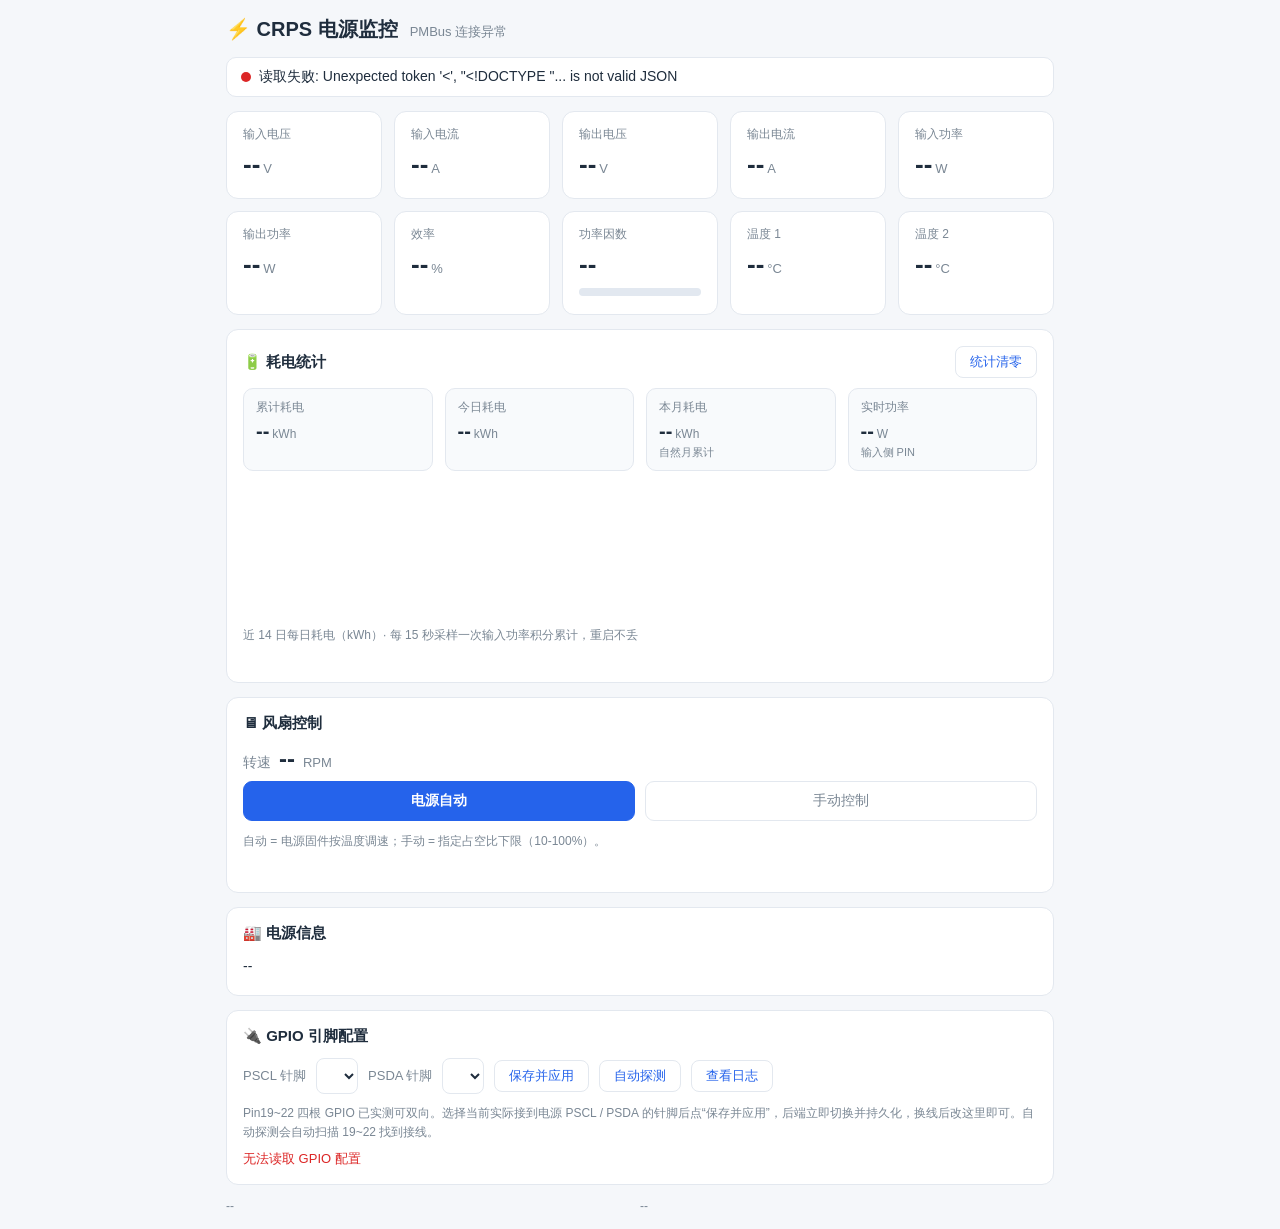
==== app/ui/static/crps/index.html @ 6174d262 "fix: CRPS 页面初始隐藏改用 class, 适配宿主 CSP style-src 'self' 宿主 securityHeaders 的 CSP 忽略 HTML 行内 style 属性, 导致" ====
<!DOCTYPE html>
<html lang="zh-CN">
<head>
<meta charset="utf-8">
<meta name="viewport" content="width=device-width, initial-scale=1">
<title>电源监控 - CRPS PMBus</title>
<link rel="stylesheet" href="styles.css">
</head>
<body>
<div class="app">
  <header>
    <h1>⚡ CRPS 电源监控</h1>
    <div class="sub" id="header-sub">PMBus 正在连接…</div>
  </header>

  <section class="status-banner" id="status-banner">
    <span class="dot"></span>
    <span id="status-text">读取中…</span>
  </section>

  <section class="grid" id="metrics">
    <!-- 参数卡片由 JS 填充 -->
  </section>

  <section class="energy-panel">
    <div class="curve-head">
      <h2>🔋 耗电统计</h2>
      <button id="energy-reset" class="export-btn">统计清零</button>
    </div>
    <div class="energy-cards">
      <div class="ecard">
        <div class="label">累计耗电</div>
        <div class="val"><span id="en-total">--</span><span class="unit">kWh</span></div>
        <div class="extra" id="en-since"></div>
      </div>
      <div class="ecard">
        <div class="label">今日耗电</div>
        <div class="val"><span id="en-today">--</span><span class="unit">kWh</span></div>
        <div class="extra" id="en-session"></div>
      </div>
      <div class="ecard">
        <div class="label">本月耗电</div>
        <div class="val"><span id="en-month">--</span><span class="unit">kWh</span></div>
        <div class="extra">自然月累计</div>
      </div>
      <div class="ecard">
        <div class="label">实时功率</div>
        <div class="val"><span id="en-power">--</span><span class="unit">W</span></div>
        <div class="extra">输入侧 PIN</div>
      </div>
    </div>
    <canvas id="energy-chart-canvas"></canvas>
    <div class="curve-tooltip" id="energy-tooltip"></div>
    <div class="curve-tip">近 14 日每日耗电（kWh）· 每 15 秒采样一次输入功率积分累计，重启不丢</div>
    <div class="export-msg" id="energy-msg"></div>
  </section>

  <section class="fan-panel">
    <h2>🖥 风扇控制</h2>
    <div class="fan-row">
      <span class="fan-label">转速</span>
      <span class="fan-val" id="fan-rpm">--</span>
      <span class="fan-unit">RPM</span>
    </div>
    <div class="fan-mode-row">
      <button id="mode-auto" class="mode-btn active">电源自动</button>
      <button id="mode-manual" class="mode-btn">手动控制</button>
    </div>
    <div class="slider-row hidden" id="manual-ctl">
      <input type="range" id="fan-slider" min="10" max="100" step="1" value="10">
      <span class="pct" id="fan-pct">10%</span>
    </div>
    <div class="fan-tip">自动 = 电源固件按温度调速；手动 = 指定占空比下限（10-100%）。</div>
    <div class="fan-msg" id="fan-msg"></div>
  </section>

  <section class="mfr-panel">
    <h2>🏭 电源信息</h2>
    <div class="mfr" id="mfr-info">--</div>
  </section>

  <section class="gpio-panel">
    <h2>🔌 GPIO 引脚配置</h2>
    <div class="gpio-row">
      <label for="scl-pin">PSCL 针脚</label>
      <select id="scl-pin"></select>
      <label for="sda-pin">PSDA 针脚</label>
      <select id="sda-pin"></select>
      <button id="gpio-save" class="export-btn">保存并应用</button>
      <button id="gpio-detect" class="export-btn">自动探测</button>
      <button id="dl-log" class="export-btn">查看日志</button>
    </div>
    <div class="gpio-tip">Pin19~22 四根 GPIO 已实测可双向。选择当前实际接到电源 PSCL / PSDA 的针脚后点“保存并应用”，后端立即切换并持久化，换线后改这里即可。自动探测会自动扫描 19~22 找到接线。</div>
    <div class="gpio-msg" id="gpio-msg"></div>
  </section>

  <footer>
    <span id="ts">--</span>
    <span id="bus-info">--</span>
    <span id="app-ver"></span>
  </footer>
</div>

<div class="log-mask hidden" id="log-mask">
  <div class="log-modal">
    <div class="log-head">
      <span>运行日志 (CRPS 电源监控)</span>
      <span class="log-actions">
        <button id="log-copy" class="export-btn">复制</button>
        <button id="log-close" class="export-btn">关闭</button>
      </span>
    </div>
    <pre id="log-body" class="log-body"></pre>
  </div>
</div>

<script src="app.js"></script>
</body>
</html>
---- app/ui/static/crps/styles.css ----
:root {
  --bg: #f5f7fa;
  --card: #ffffff;
  --line: #e3e8ef;
  --txt: #1f2d3d;
  --sub: #7a8794;
  --accent: #2563eb;
  --ok: #16a34a;
  --warn: #dc2626;
}
* { box-sizing: border-box; }
body {
  margin: 0;
  font-family: -apple-system, "PingFang SC", "Microsoft YaHei", sans-serif;
  background: var(--bg);
  color: var(--txt);
}
.app { max-width: 860px; margin: 0 auto; padding: 16px; }
header { display: flex; align-items: baseline; gap: 12px; flex-wrap: wrap; }
header h1 { font-size: 20px; margin: 0; }
.sub { color: var(--sub); font-size: 13px; }

.status-banner {
  display: flex; align-items: center; gap: 8px;
  padding: 10px 14px; border-radius: 10px;
  background: var(--card); border: 1px solid var(--line);
  margin: 14px 0; font-size: 14px;
}
.status-banner .dot { width: 10px; height: 10px; border-radius: 50%; background: var(--sub); }
.status-banner.ok .dot { background: var(--ok); }
.status-banner.err .dot { background: var(--warn); }

.grid {
  display: grid; grid-template-columns: repeat(auto-fill, minmax(150px, 1fr));
  gap: 12px;
}
.card {
  background: var(--card); border: 1px solid var(--line);
  border-radius: 12px; padding: 14px 16px;
}
.card .label { font-size: 12px; color: var(--sub); margin-bottom: 6px; }
.card .value { font-size: 26px; font-weight: 700; font-variant-numeric: tabular-nums; }
.card .unit { font-size: 13px; color: var(--sub); margin-left: 3px; font-weight: 400; }
.card .extra { font-size: 12px; color: var(--sub); margin-top: 4px; }
.pf-bar { height: 8px; background: #e2e8f0; border-radius: 4px; margin-top: 8px; overflow: hidden; }
.pf-fill { height: 100%; width: 0%; border-radius: 4px; background: #22c55e; transition: width .5s ease, background .5s ease; }
.card.warn .value { color: var(--warn); }

.fan-panel, .mfr-panel, .gpio-panel {
  background: var(--card); border: 1px solid var(--line);
  border-radius: 12px; padding: 16px; margin-top: 14px;
}
.fan-panel h2, .mfr-panel h2, .gpio-panel h2 { font-size: 15px; margin: 0 0 12px; }
.fan-row { display: flex; align-items: baseline; gap: 8px; margin-bottom: 8px; }
.fan-label { color: var(--sub); font-size: 14px; }
.fan-val { font-size: 24px; font-weight: 700; font-variant-numeric: tabular-nums; }
.fan-unit { color: var(--sub); font-size: 13px; }
.fan-mode-row { display: flex; gap: 10px; margin: 4px 0 12px; }
.mode-btn {
  flex: 1; padding: 10px 0; border: 1px solid var(--line);
  background: transparent; color: var(--sub); border-radius: 9px;
  font-size: 14px; cursor: pointer; transition: all .15s;
}
.mode-btn.active { background: var(--accent); color: #fff; border-color: var(--accent); font-weight: 600; }
.slider-row { display: flex; align-items: center; gap: 12px; }
.slider-row input[type=range] { flex: 1; accent-color: var(--accent); height: 32px; }
.pct { font-size: 16px; font-weight: 600; min-width: 44px; text-align: right; }
.fan-tip { font-size: 12px; color: var(--sub); margin-top: 6px; }
.fan-msg { font-size: 13px; margin-top: 8px; min-height: 18px; }
.fan-msg.ok { color: var(--ok); }
.fan-msg.err { color: var(--warn); }

.mfr { font-size: 14px; line-height: 1.7; color: var(--txt); word-break: break-all; }
.mfr .k { color: var(--sub); }

.gpio-row { display: flex; align-items: center; gap: 10px; flex-wrap: wrap; }
.gpio-row label { font-size: 13px; color: var(--sub); }
.gpio-row select {
  padding: 8px 10px; font-size: 14px; border: 1px solid var(--line);
  border-radius: 8px; background: #fff; color: var(--txt); cursor: pointer;
}
.gpio-tip { font-size: 12px; color: var(--sub); margin-top: 10px; line-height: 1.6; }
.gpio-msg { font-size: 13px; margin-top: 8px; min-height: 18px; }
.gpio-msg.ok { color: var(--ok); }
.gpio-msg.err { color: var(--warn); }

.curve-head { display: flex; justify-content: space-between; align-items: center; margin-bottom: 10px; }
.export-btn {
  padding: 6px 14px; font-size: 13px; border: 1px solid var(--line);
  background: transparent; color: var(--accent); border-radius: 8px; cursor: pointer;
}
.export-btn:active { background: var(--accent); color: #fff; }
.curve-tooltip {
  position: absolute; display: none; pointer-events: none; z-index: 5;
  background: rgba(17, 24, 39, 0.92); color: #fff; font-size: 12px;
  padding: 5px 9px; border-radius: 6px; white-space: nowrap;
  box-shadow: 0 2px 8px rgba(0,0,0,0.25);
}
.curve-tip { font-size: 12px; color: var(--sub); margin-top: 4px; }
.export-msg { font-size: 12px; margin-top: 6px; min-height: 16px; }
.export-msg.ok { color: var(--ok); }
.export-msg.err { color: var(--warn); }

/* ---- 耗电统计 ---- */
.energy-panel {
  background: var(--card); border: 1px solid var(--line);
  border-radius: 12px; padding: 16px; margin-top: 14px; position: relative;
}
.energy-panel h2 { font-size: 15px; margin: 0; }
.energy-cards {
  display: grid; grid-template-columns: repeat(auto-fill, minmax(150px, 1fr));
  gap: 12px; margin-bottom: 12px;
}
.ecard { background: #f8fafc; border: 1px solid var(--line); border-radius: 10px; padding: 10px 12px; }
.ecard .label { font-size: 12px; color: var(--sub); margin-bottom: 4px; }
.ecard .val { font-size: 20px; font-weight: 700; font-variant-numeric: tabular-nums; }
.ecard .unit { font-size: 12px; color: var(--sub); margin-left: 3px; font-weight: 400; }
.ecard .extra { font-size: 11px; color: var(--sub); margin-top: 2px; }
#energy-chart-canvas { width: 100%; height: 140px; display: block; }

footer { display: flex; justify-content: space-between; margin-top: 14px; color: var(--sub); font-size: 12px; flex-wrap: wrap; gap: 6px; }

/* ---- 日志弹窗 ---- */
.log-mask {
  position: fixed; inset: 0; z-index: 50;
  background: rgba(0,0,0,0.5);
  display: flex; align-items: center; justify-content: center;
  padding: 16px;
}
.log-modal {
  background: #fff; border-radius: 12px; width: 100%; max-width: 640px;
  max-height: 80vh; display: flex; flex-direction: column;
  box-shadow: 0 8px 30px rgba(0,0,0,0.3); overflow: hidden;
}
.log-head {
  display: flex; justify-content: space-between; align-items: center;
  padding: 10px 14px; border-bottom: 1px solid var(--line);
  font-size: 14px; font-weight: 600;
}
.log-actions { display: flex; gap: 8px; }
.log-body {
  flex: 1; overflow: auto; margin: 0; padding: 12px 14px;
  font-size: 12px; line-height: 1.5; white-space: pre-wrap;
  word-break: break-all; background: #f9fafb;
  color: #333; font-family: Menlo, Consolas, monospace;
}

/* 融合模式下宿主 CSP (style-src 'self') 会忽略 HTML 行内 style 属性,
   初始隐藏统一用 class; JS 动态 element.style 优先级高于类, 不受影响 */
.hidden { display: none; }
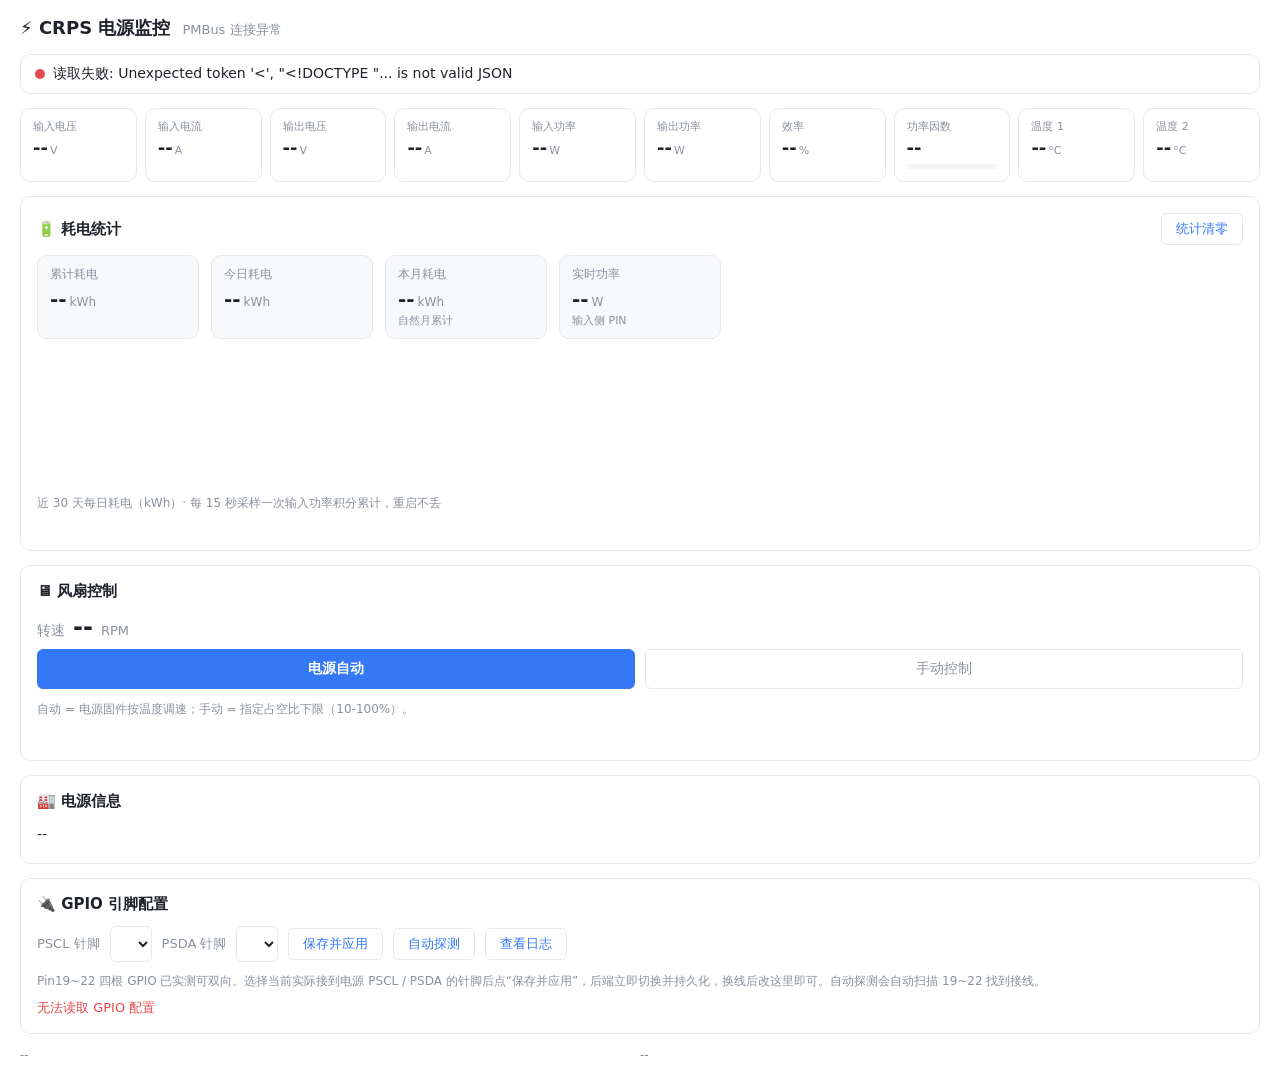
==== commit 43e7ff8f: "feat: 耗电柱状图改为近 30 天(槽位 30 天, 文案同步)" ====
--- a/app/ui/static/crps/index.html
+++ b/app/ui/static/crps/index.html
@@ -1,4 +1,4 @@
-<!DOCTYPE html>
+﻿<!DOCTYPE html>
 <html lang="zh-CN">
 <head>
 <meta charset="utf-8">
@@ -51,7 +51,7 @@
     </div>
     <canvas id="energy-chart-canvas"></canvas>
     <div class="curve-tooltip" id="energy-tooltip"></div>
-    <div class="curve-tip">近 14 日每日耗电（kWh）· 每 15 秒采样一次输入功率积分累计，重启不丢</div>
+    <div class="curve-tip">近 30 天每日耗电（kWh）· 每 15 秒采样一次输入功率积分累计，重启不丢</div>
     <div class="export-msg" id="energy-msg"></div>
   </section>
 
--- a/app/ui/static/crps/styles.css
+++ b/app/ui/static/crps/styles.css
@@ -1,124 +1,167 @@
+/* CRPS 电源监控 — 融合版样式
+ * 设计令牌与主应用 (app/ui/static/styles.css) 完全对齐: 同一套 CSS 变量、
+ * 同一暗色主题块 ([data-theme="dark"]), 主题由 index.html 首帧引导同步。
+ * 布局类名保持 CRPS 页面自有结构, 仅视觉风格统一。 */
+
 :root {
-  --bg: #f5f7fa;
-  --card: #ffffff;
-  --line: #e3e8ef;
-  --txt: #1f2d3d;
-  --sub: #7a8794;
-  --accent: #2563eb;
-  --ok: #16a34a;
-  --warn: #dc2626;
+  color-scheme: light;
+  --bg: #f3f4f6;
+  --surface: #ffffff;
+  --line: #e6e8ed;
+  --line-strong: #d5d9e0;
+  --primary: #3478f6;
+  --primary-hover: #2b6ae8;
+  --primary-soft: #eaf2ff;
+  --text: #1f2329;
+  --muted: #8a919c;
+  --success: #2ba471;
+  --warning: #d8922a;
+  --danger: #e24c4c;
+  --surface-soft: #f8f9fb;
+  --surface-muted: #f3f5f7;
+  --chart-grid: rgba(72, 82, 102, .12);
+  --radius: 10px;
+  --radius-sm: 6px;
 }
+
+[data-theme="dark"] {
+  color-scheme: dark;
+  --bg: #141519;
+  --surface: #1f2126;
+  --line: #2e3138;
+  --line-strong: #3a3e47;
+  --primary: #5b93ff;
+  --primary-hover: #77a5ff;
+  --primary-soft: #22304a;
+  --text: #e8eaee;
+  --muted: #9aa2ad;
+  --success: #45c48d;
+  --warning: #e6a53c;
+  --danger: #f16a6a;
+  --surface-soft: #22252b;
+  --surface-muted: #262931;
+  --chart-grid: rgba(255, 255, 255, .25);
+}
+
 * { box-sizing: border-box; }
 body {
   margin: 0;
-  font-family: -apple-system, "PingFang SC", "Microsoft YaHei", sans-serif;
-  background: var(--bg);
-  color: var(--txt);
+  font-family: "PingFang SC", "Microsoft YaHei UI", "Microsoft YaHei", system-ui, sans-serif;
+  background: var(--surface); /* 白底融入主应用内容区, 消除 iframe 灰色底框观感 */
+  color: var(--text);
 }
-.app { max-width: 860px; margin: 0 auto; padding: 16px; }
+.app { padding: 16px 20px; } /* 全宽铺满, 与主应用其他页面一致 */
 header { display: flex; align-items: baseline; gap: 12px; flex-wrap: wrap; }
-header h1 { font-size: 20px; margin: 0; }
-.sub { color: var(--sub); font-size: 13px; }
+header h1 { font-size: 18px; font-weight: 700; margin: 0; color: var(--text); }
+.sub { color: var(--muted); font-size: 13px; }
 
 .status-banner {
   display: flex; align-items: center; gap: 8px;
-  padding: 10px 14px; border-radius: 10px;
-  background: var(--card); border: 1px solid var(--line);
+  padding: 10px 14px; border-radius: var(--radius);
+  background: var(--surface); border: 1px solid var(--line);
   margin: 14px 0; font-size: 14px;
 }
-.status-banner .dot { width: 10px; height: 10px; border-radius: 50%; background: var(--sub); }
-.status-banner.ok .dot { background: var(--ok); }
-.status-banner.err .dot { background: var(--warn); }
+.status-banner .dot { width: 10px; height: 10px; border-radius: 50%; background: var(--muted); }
+.status-banner.ok .dot { background: var(--success); }
+.status-banner.err .dot { background: var(--danger); }
 
+/* 参数卡: 固定单行 10 列紧凑排布 (与主应用参数区一致的一排观感), 窄屏才回退换行 */
 .grid {
-  display: grid; grid-template-columns: repeat(auto-fill, minmax(150px, 1fr));
-  gap: 12px;
+  display: grid; grid-template-columns: repeat(10, minmax(0, 1fr));
+  gap: 8px;
 }
 .card {
-  background: var(--card); border: 1px solid var(--line);
-  border-radius: 12px; padding: 14px 16px;
+  background: var(--surface); border: 1px solid var(--line);
+  border-radius: var(--radius); padding: 10px 12px;
+  min-width: 0;
 }
-.card .label { font-size: 12px; color: var(--sub); margin-bottom: 6px; }
-.card .value { font-size: 26px; font-weight: 700; font-variant-numeric: tabular-nums; }
-.card .unit { font-size: 13px; color: var(--sub); margin-left: 3px; font-weight: 400; }
-.card .extra { font-size: 12px; color: var(--sub); margin-top: 4px; }
-.pf-bar { height: 8px; background: #e2e8f0; border-radius: 4px; margin-top: 8px; overflow: hidden; }
-.pf-fill { height: 100%; width: 0%; border-radius: 4px; background: #22c55e; transition: width .5s ease, background .5s ease; }
-.card.warn .value { color: var(--warn); }
+.card .label { font-size: 11px; color: var(--muted); margin-bottom: 3px; white-space: nowrap; overflow: hidden; text-overflow: ellipsis; }
+.card .value { font-size: 18px; font-weight: 700; font-variant-numeric: tabular-nums; color: var(--text); white-space: nowrap; }
+.card .unit { font-size: 11px; color: var(--muted); margin-left: 2px; font-weight: 400; }
+.card .extra { font-size: 10px; color: var(--muted); margin-top: 2px; white-space: nowrap; overflow: hidden; text-overflow: ellipsis; }
+.pf-bar { height: 5px; background: var(--surface-muted); border-radius: 3px; margin-top: 6px; overflow: hidden; }
+.pf-fill { height: 100%; width: 0%; border-radius: 3px; background: var(--success); transition: width .5s ease, background .5s ease; }
+.card.warn .value { color: var(--danger); }
+
+@media (max-width: 1100px) {
+  .grid { grid-template-columns: repeat(auto-fill, minmax(140px, 1fr)); }
+  .card .value { font-size: 22px; }
+  .card .label { font-size: 12px; }
+}
 
 .fan-panel, .mfr-panel, .gpio-panel {
-  background: var(--card); border: 1px solid var(--line);
-  border-radius: 12px; padding: 16px; margin-top: 14px;
+  background: var(--surface); border: 1px solid var(--line);
+  border-radius: var(--radius); padding: 16px; margin-top: 14px;
 }
-.fan-panel h2, .mfr-panel h2, .gpio-panel h2 { font-size: 15px; margin: 0 0 12px; }
+.fan-panel h2, .mfr-panel h2, .gpio-panel h2 { font-size: 15px; font-weight: 700; margin: 0 0 12px; color: var(--text); }
 .fan-row { display: flex; align-items: baseline; gap: 8px; margin-bottom: 8px; }
-.fan-label { color: var(--sub); font-size: 14px; }
+.fan-label { color: var(--muted); font-size: 14px; }
 .fan-val { font-size: 24px; font-weight: 700; font-variant-numeric: tabular-nums; }
-.fan-unit { color: var(--sub); font-size: 13px; }
+.fan-unit { color: var(--muted); font-size: 13px; }
 .fan-mode-row { display: flex; gap: 10px; margin: 4px 0 12px; }
 .mode-btn {
   flex: 1; padding: 10px 0; border: 1px solid var(--line);
-  background: transparent; color: var(--sub); border-radius: 9px;
+  background: transparent; color: var(--muted); border-radius: var(--radius-sm);
   font-size: 14px; cursor: pointer; transition: all .15s;
 }
-.mode-btn.active { background: var(--accent); color: #fff; border-color: var(--accent); font-weight: 600; }
+.mode-btn.active { background: var(--primary); color: #fff; border-color: var(--primary); font-weight: 600; }
 .slider-row { display: flex; align-items: center; gap: 12px; }
-.slider-row input[type=range] { flex: 1; accent-color: var(--accent); height: 32px; }
+.slider-row input[type=range] { flex: 1; accent-color: var(--primary); height: 32px; }
 .pct { font-size: 16px; font-weight: 600; min-width: 44px; text-align: right; }
-.fan-tip { font-size: 12px; color: var(--sub); margin-top: 6px; }
+.fan-tip { font-size: 12px; color: var(--muted); margin-top: 6px; }
 .fan-msg { font-size: 13px; margin-top: 8px; min-height: 18px; }
-.fan-msg.ok { color: var(--ok); }
-.fan-msg.err { color: var(--warn); }
+.fan-msg.ok { color: var(--success); }
+.fan-msg.err { color: var(--danger); }
 
-.mfr { font-size: 14px; line-height: 1.7; color: var(--txt); word-break: break-all; }
-.mfr .k { color: var(--sub); }
+.mfr { font-size: 14px; line-height: 1.7; color: var(--text); word-break: break-all; }
+.mfr .k { color: var(--muted); }
 
 .gpio-row { display: flex; align-items: center; gap: 10px; flex-wrap: wrap; }
-.gpio-row label { font-size: 13px; color: var(--sub); }
+.gpio-row label { font-size: 13px; color: var(--muted); }
 .gpio-row select {
   padding: 8px 10px; font-size: 14px; border: 1px solid var(--line);
-  border-radius: 8px; background: #fff; color: var(--txt); cursor: pointer;
+  border-radius: var(--radius-sm); background: var(--surface); color: var(--text); cursor: pointer;
 }
-.gpio-tip { font-size: 12px; color: var(--sub); margin-top: 10px; line-height: 1.6; }
+.gpio-tip { font-size: 12px; color: var(--muted); margin-top: 10px; line-height: 1.6; }
 .gpio-msg { font-size: 13px; margin-top: 8px; min-height: 18px; }
-.gpio-msg.ok { color: var(--ok); }
-.gpio-msg.err { color: var(--warn); }
+.gpio-msg.ok { color: var(--success); }
+.gpio-msg.err { color: var(--danger); }
 
 .curve-head { display: flex; justify-content: space-between; align-items: center; margin-bottom: 10px; }
 .export-btn {
   padding: 6px 14px; font-size: 13px; border: 1px solid var(--line);
-  background: transparent; color: var(--accent); border-radius: 8px; cursor: pointer;
+  background: transparent; color: var(--primary); border-radius: var(--radius-sm); cursor: pointer;
 }
-.export-btn:active { background: var(--accent); color: #fff; }
+.export-btn:active { background: var(--primary); color: #fff; }
 .curve-tooltip {
   position: absolute; display: none; pointer-events: none; z-index: 5;
   background: rgba(17, 24, 39, 0.92); color: #fff; font-size: 12px;
-  padding: 5px 9px; border-radius: 6px; white-space: nowrap;
+  padding: 5px 9px; border-radius: var(--radius-sm); white-space: nowrap;
   box-shadow: 0 2px 8px rgba(0,0,0,0.25);
 }
-.curve-tip { font-size: 12px; color: var(--sub); margin-top: 4px; }
+.curve-tip { font-size: 12px; color: var(--muted); margin-top: 4px; }
 .export-msg { font-size: 12px; margin-top: 6px; min-height: 16px; }
-.export-msg.ok { color: var(--ok); }
-.export-msg.err { color: var(--warn); }
+.export-msg.ok { color: var(--success); }
+.export-msg.err { color: var(--danger); }
 
 /* ---- 耗电统计 ---- */
 .energy-panel {
-  background: var(--card); border: 1px solid var(--line);
-  border-radius: 12px; padding: 16px; margin-top: 14px; position: relative;
+  background: var(--surface); border: 1px solid var(--line);
+  border-radius: var(--radius); padding: 16px; margin-top: 14px; position: relative;
 }
-.energy-panel h2 { font-size: 15px; margin: 0; }
+.energy-panel h2 { font-size: 15px; font-weight: 700; margin: 0; color: var(--text); }
 .energy-cards {
   display: grid; grid-template-columns: repeat(auto-fill, minmax(150px, 1fr));
   gap: 12px; margin-bottom: 12px;
 }
-.ecard { background: #f8fafc; border: 1px solid var(--line); border-radius: 10px; padding: 10px 12px; }
-.ecard .label { font-size: 12px; color: var(--sub); margin-bottom: 4px; }
+.ecard { background: var(--surface-soft); border: 1px solid var(--line); border-radius: var(--radius); padding: 10px 12px; }
+.ecard .label { font-size: 12px; color: var(--muted); margin-bottom: 4px; }
 .ecard .val { font-size: 20px; font-weight: 700; font-variant-numeric: tabular-nums; }
-.ecard .unit { font-size: 12px; color: var(--sub); margin-left: 3px; font-weight: 400; }
-.ecard .extra { font-size: 11px; color: var(--sub); margin-top: 2px; }
+.ecard .unit { font-size: 12px; color: var(--muted); margin-left: 3px; font-weight: 400; }
+.ecard .extra { font-size: 11px; color: var(--muted); margin-top: 2px; }
 #energy-chart-canvas { width: 100%; height: 140px; display: block; }
 
-footer { display: flex; justify-content: space-between; margin-top: 14px; color: var(--sub); font-size: 12px; flex-wrap: wrap; gap: 6px; }
+footer { display: flex; justify-content: space-between; margin-top: 14px; color: var(--muted); font-size: 12px; flex-wrap: wrap; gap: 6px; }
 
 /* ---- 日志弹窗 ---- */
 .log-mask {
@@ -128,21 +171,21 @@
   padding: 16px;
 }
 .log-modal {
-  background: #fff; border-radius: 12px; width: 100%; max-width: 640px;
+  background: var(--surface); border-radius: var(--radius); width: 100%; max-width: 640px;
   max-height: 80vh; display: flex; flex-direction: column;
   box-shadow: 0 8px 30px rgba(0,0,0,0.3); overflow: hidden;
 }
 .log-head {
   display: flex; justify-content: space-between; align-items: center;
   padding: 10px 14px; border-bottom: 1px solid var(--line);
-  font-size: 14px; font-weight: 600;
+  font-size: 14px; font-weight: 600; color: var(--text);
 }
 .log-actions { display: flex; gap: 8px; }
 .log-body {
   flex: 1; overflow: auto; margin: 0; padding: 12px 14px;
   font-size: 12px; line-height: 1.5; white-space: pre-wrap;
-  word-break: break-all; background: #f9fafb;
-  color: #333; font-family: Menlo, Consolas, monospace;
+  word-break: break-all; background: var(--surface-soft);
+  color: var(--text-body, var(--text)); font-family: Menlo, Consolas, monospace;
 }
 
 /* 融合模式下宿主 CSP (style-src 'self') 会忽略 HTML 行内 style 属性,
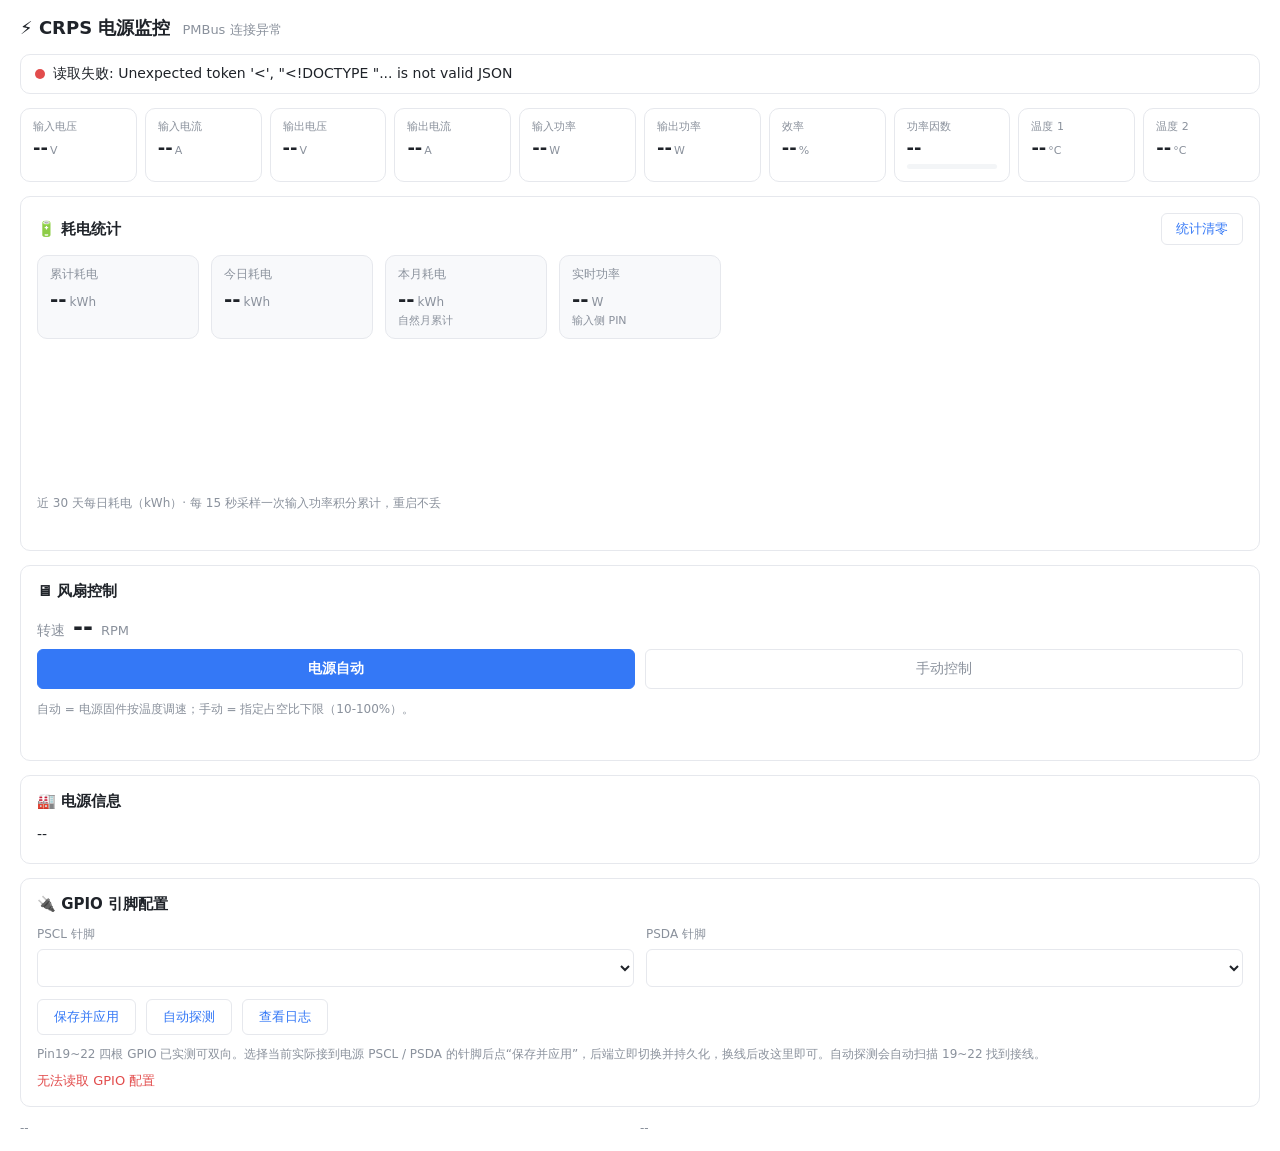
==== commit b90d0f95: "style: GPIO 配置改两列字段+按钮横排, 消除手机端 flex 换行错乱" ====
--- a/app/ui/static/crps/index.html
+++ b/app/ui/static/crps/index.html
@@ -81,11 +81,17 @@
 
   <section class="gpio-panel">
     <h2>🔌 GPIO 引脚配置</h2>
-    <div class="gpio-row">
-      <label for="scl-pin">PSCL 针脚</label>
-      <select id="scl-pin"></select>
-      <label for="sda-pin">PSDA 针脚</label>
-      <select id="sda-pin"></select>
+    <div class="gpio-grid">
+      <div class="gpio-field">
+        <label for="scl-pin">PSCL 针脚</label>
+        <select id="scl-pin"></select>
+      </div>
+      <div class="gpio-field">
+        <label for="sda-pin">PSDA 针脚</label>
+        <select id="sda-pin"></select>
+      </div>
+    </div>
+    <div class="gpio-actions">
       <button id="gpio-save" class="export-btn">保存并应用</button>
       <button id="gpio-detect" class="export-btn">自动探测</button>
       <button id="dl-log" class="export-btn">查看日志</button>
--- a/app/ui/static/crps/styles.css
+++ b/app/ui/static/crps/styles.css
@@ -116,11 +116,19 @@
 .mfr { font-size: 14px; line-height: 1.7; color: var(--text); word-break: break-all; }
 .mfr .k { color: var(--muted); }
 
-.gpio-row { display: flex; align-items: center; gap: 10px; flex-wrap: wrap; }
-.gpio-row label { font-size: 13px; color: var(--muted); }
-.gpio-row select {
-  padding: 8px 10px; font-size: 14px; border: 1px solid var(--line);
+/* GPIO 配置: 两列针脚字段 + 一排按钮, 桌面/手机都整齐 */
+.gpio-grid { display: grid; grid-template-columns: 1fr 1fr; gap: 12px; }
+.gpio-field { display: flex; flex-direction: column; gap: 6px; min-width: 0; }
+.gpio-field label { font-size: 12px; color: var(--muted); }
+.gpio-field select {
+  width: 100%; padding: 9px 10px; font-size: 14px; border: 1px solid var(--line);
   border-radius: var(--radius-sm); background: var(--surface); color: var(--text); cursor: pointer;
+}
+.gpio-actions { display: grid; grid-template-columns: repeat(3, 1fr); gap: 10px; margin-top: 12px; }
+.gpio-actions .export-btn { width: 100%; padding: 9px 0; text-align: center; }
+@media (min-width: 641px) {
+  .gpio-actions { display: flex; justify-content: flex-start; }
+  .gpio-actions .export-btn { width: auto; padding: 8px 16px; }
 }
 .gpio-tip { font-size: 12px; color: var(--muted); margin-top: 10px; line-height: 1.6; }
 .gpio-msg { font-size: 13px; margin-top: 8px; min-height: 18px; }
@@ -188,6 +196,16 @@
   color: var(--text-body, var(--text)); font-family: Menlo, Consolas, monospace;
 }
 
+/* ---- 手机端 (竖屏) ---- */
+@media (max-width: 640px) {
+  .app { padding: 12px 12px; }
+  /* 耗电统计 4 卡固定 2x2, 避免窄屏 auto-fill 退化成一竖排 */
+  .energy-cards { grid-template-columns: repeat(2, 1fr); gap: 10px; }
+  .ecard .val { font-size: 18px; }
+  /* 柱状图加高, 提升窄屏可读性 (JS 读 clientHeight 适配) */
+  #energy-chart-canvas { height: 180px; }
+}
+
 /* 融合模式下宿主 CSP (style-src 'self') 会忽略 HTML 行内 style 属性,
    初始隐藏统一用 class; JS 动态 element.style 优先级高于类, 不受影响 */
 .hidden { display: none; }
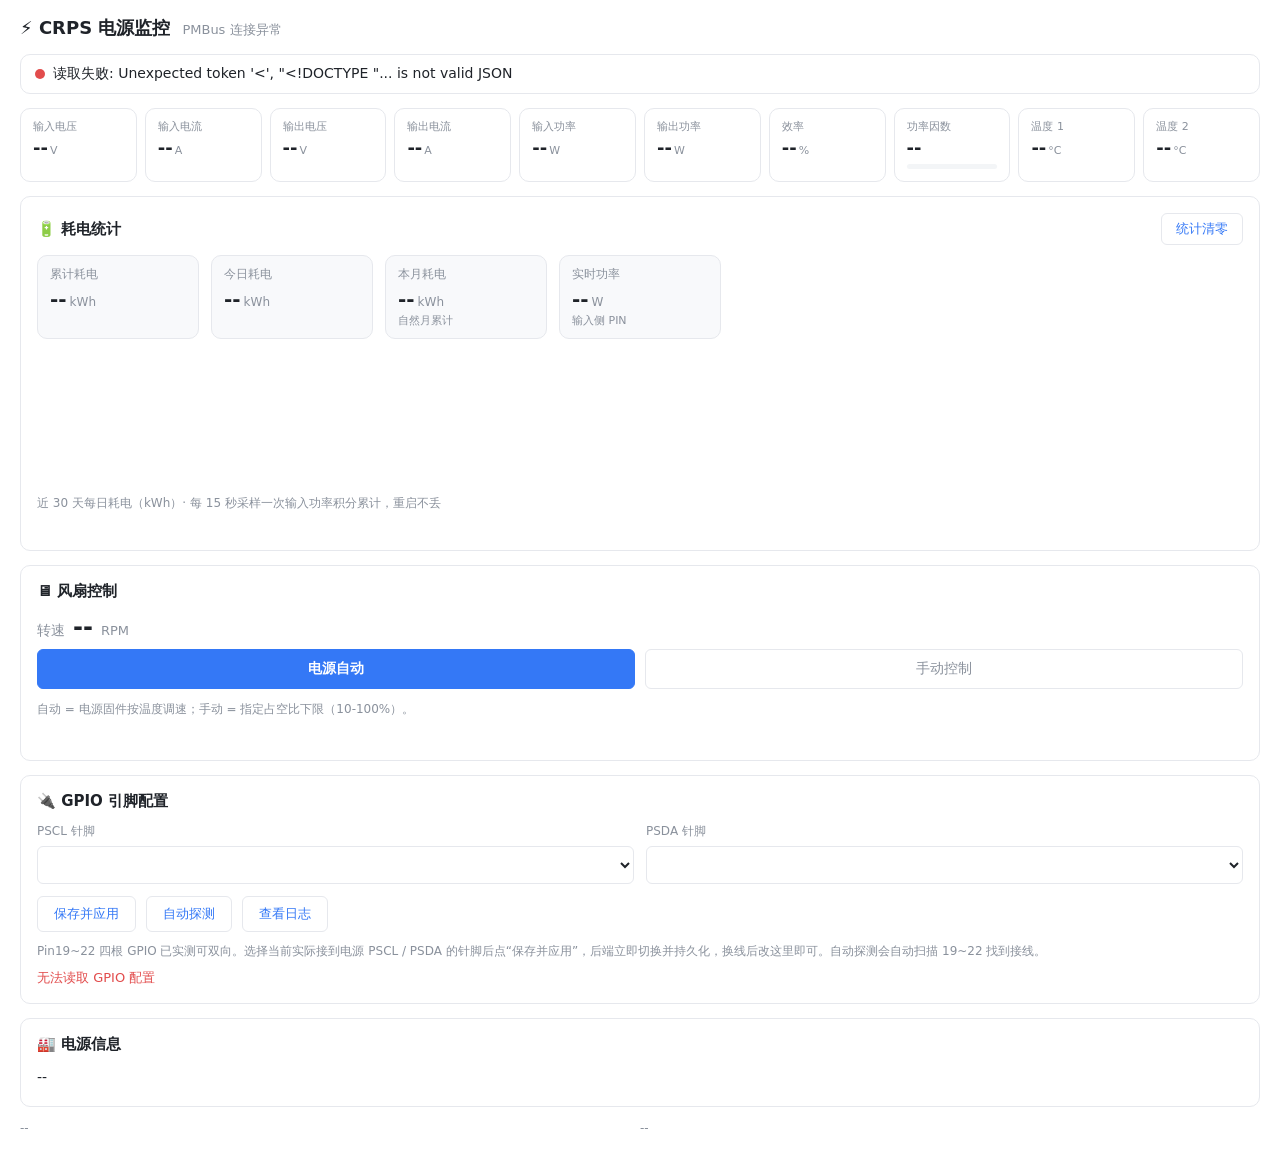
==== commit 883ead49: "style: 电源信息面板移至页面底部(GPIO 配置之后)" ====
--- a/app/ui/static/crps/index.html
+++ b/app/ui/static/crps/index.html
@@ -74,11 +74,6 @@
     <div class="fan-msg" id="fan-msg"></div>
   </section>
 
-  <section class="mfr-panel">
-    <h2>🏭 电源信息</h2>
-    <div class="mfr" id="mfr-info">--</div>
-  </section>
-
   <section class="gpio-panel">
     <h2>🔌 GPIO 引脚配置</h2>
     <div class="gpio-grid">
@@ -98,6 +93,11 @@
     </div>
     <div class="gpio-tip">Pin19~22 四根 GPIO 已实测可双向。选择当前实际接到电源 PSCL / PSDA 的针脚后点“保存并应用”，后端立即切换并持久化，换线后改这里即可。自动探测会自动扫描 19~22 找到接线。</div>
     <div class="gpio-msg" id="gpio-msg"></div>
+  </section>
+
+  <section class="mfr-panel">
+    <h2>🏭 电源信息</h2>
+    <div class="mfr" id="mfr-info">--</div>
   </section>
 
   <footer>
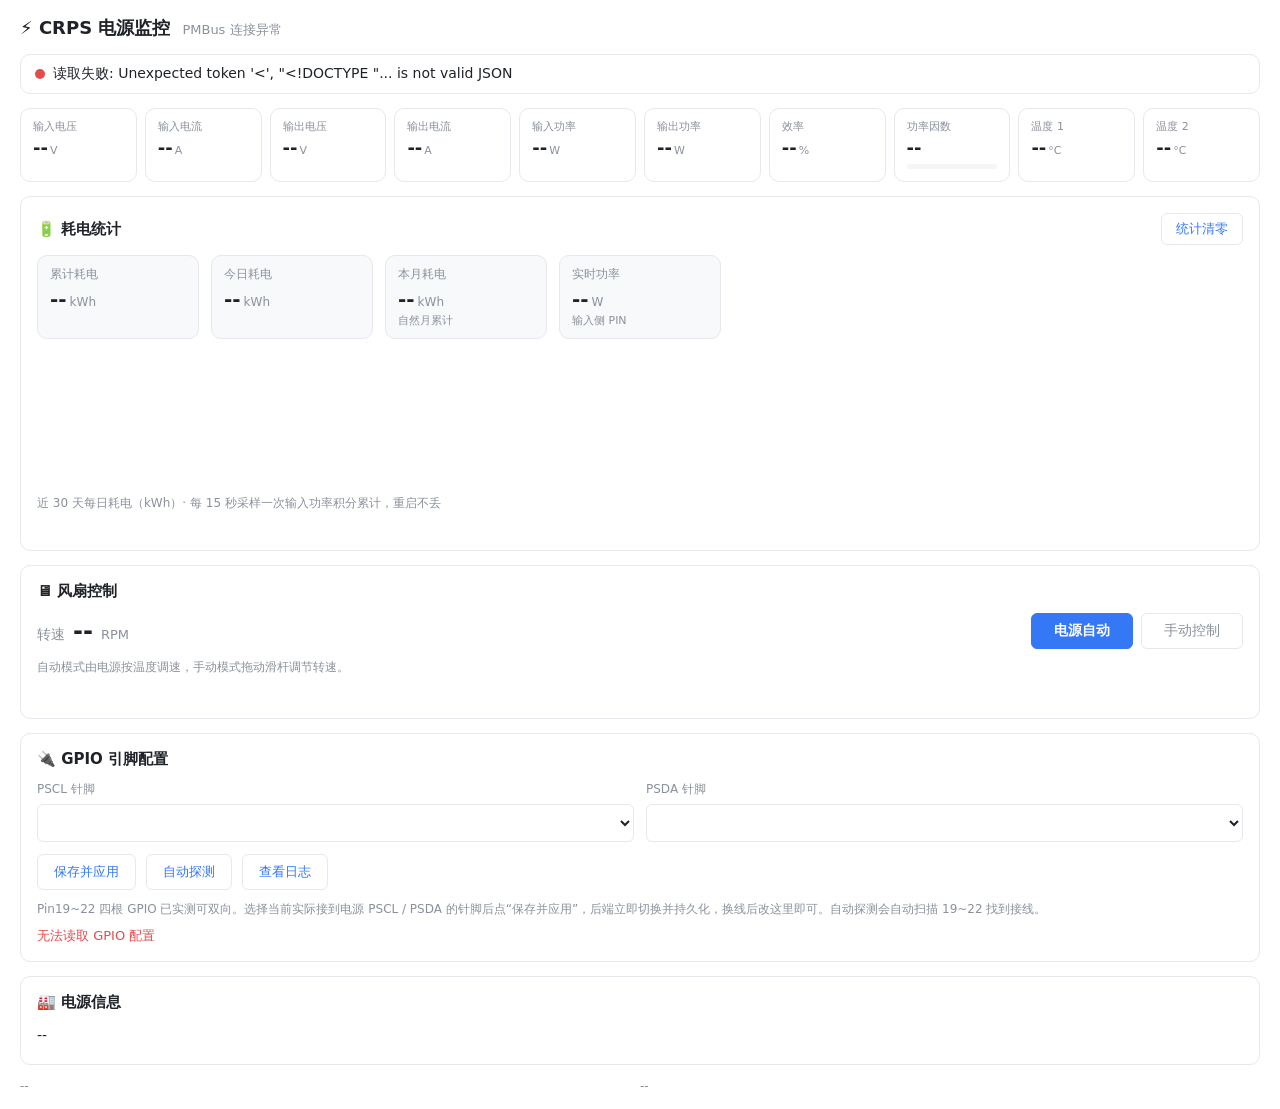
==== commit 758e78f4: "style: 风扇控制桌面端紧凑化, 提示文案去括号符号 桌面端转速与模式按钮合并一行(左转速右按钮, 按钮自适应宽度), 手机端媒体查询回退堆叠; 提示文案改为自然中文, 去掉等号/分号/括号符号。" ====
--- a/app/ui/static/crps/index.html
+++ b/app/ui/static/crps/index.html
@@ -57,20 +57,22 @@
 
   <section class="fan-panel">
     <h2>🖥 风扇控制</h2>
-    <div class="fan-row">
-      <span class="fan-label">转速</span>
-      <span class="fan-val" id="fan-rpm">--</span>
-      <span class="fan-unit">RPM</span>
-    </div>
-    <div class="fan-mode-row">
-      <button id="mode-auto" class="mode-btn active">电源自动</button>
-      <button id="mode-manual" class="mode-btn">手动控制</button>
+    <div class="fan-head">
+      <div class="fan-row">
+        <span class="fan-label">转速</span>
+        <span class="fan-val" id="fan-rpm">--</span>
+        <span class="fan-unit">RPM</span>
+      </div>
+      <div class="fan-mode-row">
+        <button id="mode-auto" class="mode-btn active">电源自动</button>
+        <button id="mode-manual" class="mode-btn">手动控制</button>
+      </div>
     </div>
     <div class="slider-row hidden" id="manual-ctl">
       <input type="range" id="fan-slider" min="10" max="100" step="1" value="10">
       <span class="pct" id="fan-pct">10%</span>
     </div>
-    <div class="fan-tip">自动 = 电源固件按温度调速；手动 = 指定占空比下限（10-100%）。</div>
+    <div class="fan-tip">自动模式由电源按温度调速，手动模式拖动滑杆调节转速。</div>
     <div class="fan-msg" id="fan-msg"></div>
   </section>
 
--- a/app/ui/static/crps/styles.css
+++ b/app/ui/static/crps/styles.css
@@ -94,21 +94,23 @@
   border-radius: var(--radius); padding: 16px; margin-top: 14px;
 }
 .fan-panel h2, .mfr-panel h2, .gpio-panel h2 { font-size: 15px; font-weight: 700; margin: 0 0 12px; color: var(--text); }
-.fan-row { display: flex; align-items: baseline; gap: 8px; margin-bottom: 8px; }
+/* 桌面端转速与模式按钮同行 (左转速右按钮), 手机端媒体查询改回堆叠 */
+.fan-head { display: flex; flex-wrap: wrap; align-items: center; justify-content: space-between; gap: 8px 16px; }
+.fan-row { display: flex; align-items: baseline; gap: 8px; }
 .fan-label { color: var(--muted); font-size: 14px; }
 .fan-val { font-size: 24px; font-weight: 700; font-variant-numeric: tabular-nums; }
 .fan-unit { color: var(--muted); font-size: 13px; }
-.fan-mode-row { display: flex; gap: 10px; margin: 4px 0 12px; }
+.fan-mode-row { display: flex; gap: 8px; }
 .mode-btn {
-  flex: 1; padding: 10px 0; border: 1px solid var(--line);
+  flex: 0 0 auto; padding: 8px 22px; border: 1px solid var(--line);
   background: transparent; color: var(--muted); border-radius: var(--radius-sm);
   font-size: 14px; cursor: pointer; transition: all .15s;
 }
 .mode-btn.active { background: var(--primary); color: #fff; border-color: var(--primary); font-weight: 600; }
-.slider-row { display: flex; align-items: center; gap: 12px; }
+.slider-row { display: flex; align-items: center; gap: 12px; margin-top: 12px; }
 .slider-row input[type=range] { flex: 1; accent-color: var(--primary); height: 32px; }
 .pct { font-size: 16px; font-weight: 600; min-width: 44px; text-align: right; }
-.fan-tip { font-size: 12px; color: var(--muted); margin-top: 6px; }
+.fan-tip { font-size: 12px; color: var(--muted); margin-top: 10px; }
 .fan-msg { font-size: 13px; margin-top: 8px; min-height: 18px; }
 .fan-msg.ok { color: var(--success); }
 .fan-msg.err { color: var(--danger); }
@@ -199,6 +201,10 @@
 /* ---- 手机端 (竖屏) ---- */
 @media (max-width: 640px) {
   .app { padding: 12px 12px; }
+  /* 风扇控制手机端回退堆叠: 转速一行, 按钮等宽铺满 */
+  .fan-head { flex-direction: column; align-items: stretch; }
+  .fan-mode-row { margin-top: 4px; }
+  .mode-btn { flex: 1; padding: 10px 0; }
   /* 耗电统计 4 卡固定 2x2, 避免窄屏 auto-fill 退化成一竖排 */
   .energy-cards { grid-template-columns: repeat(2, 1fr); gap: 10px; }
   .ecard .val { font-size: 18px; }
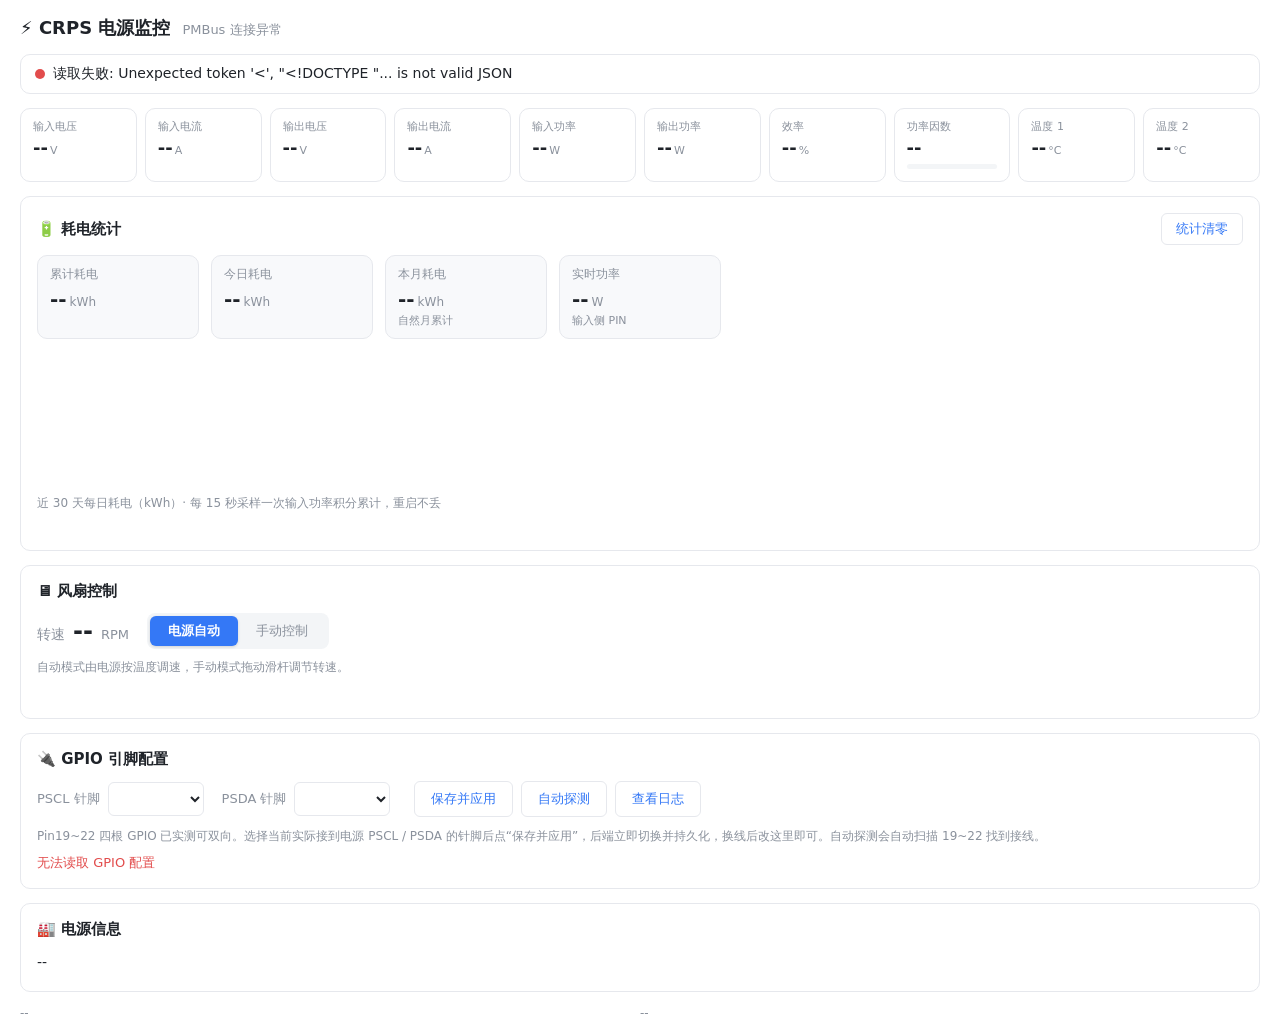
==== commit a933ac06: "style: GPIO 三个操作按钮移入字段行, 桌面端紧贴 PSDA 下拉框之后 Co-Authored-By: Claude Sonnet 4.6 noreply@anthropic.com" ====
--- a/app/ui/static/crps/index.html
+++ b/app/ui/static/crps/index.html
@@ -87,11 +87,11 @@
         <label for="sda-pin">PSDA 针脚</label>
         <select id="sda-pin"></select>
       </div>
-    </div>
-    <div class="gpio-actions">
-      <button id="gpio-save" class="export-btn">保存并应用</button>
-      <button id="gpio-detect" class="export-btn">自动探测</button>
-      <button id="dl-log" class="export-btn">查看日志</button>
+      <div class="gpio-actions">
+        <button id="gpio-save" class="export-btn">保存并应用</button>
+        <button id="gpio-detect" class="export-btn">自动探测</button>
+        <button id="dl-log" class="export-btn">查看日志</button>
+      </div>
     </div>
     <div class="gpio-tip">Pin19~22 四根 GPIO 已实测可双向。选择当前实际接到电源 PSCL / PSDA 的针脚后点“保存并应用”，后端立即切换并持久化，换线后改这里即可。自动探测会自动扫描 19~22 找到接线。</div>
     <div class="gpio-msg" id="gpio-msg"></div>
--- a/app/ui/static/crps/styles.css
+++ b/app/ui/static/crps/styles.css
@@ -94,19 +94,27 @@
   border-radius: var(--radius); padding: 16px; margin-top: 14px;
 }
 .fan-panel h2, .mfr-panel h2, .gpio-panel h2 { font-size: 15px; font-weight: 700; margin: 0 0 12px; color: var(--text); }
-/* 桌面端转速与模式按钮同行 (左转速右按钮), 手机端媒体查询改回堆叠 */
-.fan-head { display: flex; flex-wrap: wrap; align-items: center; justify-content: space-between; gap: 8px 16px; }
+/* 模式切换: 分段控件风格 (参考 iOS/macOS Auto/Manual 切换), 一个圆角容器内两段;
+   转速与控件紧凑靠左排, 不做两端分散 */
+.fan-head { display: flex; flex-wrap: wrap; align-items: center; gap: 8px 18px; }
 .fan-row { display: flex; align-items: baseline; gap: 8px; }
 .fan-label { color: var(--muted); font-size: 14px; }
 .fan-val { font-size: 24px; font-weight: 700; font-variant-numeric: tabular-nums; }
 .fan-unit { color: var(--muted); font-size: 13px; }
-.fan-mode-row { display: flex; gap: 8px; }
+.fan-mode-row {
+  display: flex; padding: 3px; border-radius: 8px;
+  background: var(--surface-muted);
+}
 .mode-btn {
-  flex: 0 0 auto; padding: 8px 22px; border: 1px solid var(--line);
-  background: transparent; color: var(--muted); border-radius: var(--radius-sm);
-  font-size: 14px; cursor: pointer; transition: all .15s;
-}
-.mode-btn.active { background: var(--primary); color: #fff; border-color: var(--primary); font-weight: 600; }
+  flex: 0 0 auto; padding: 6px 18px; border: 0;
+  background: transparent; color: var(--muted); border-radius: 6px;
+  font-size: 13px; cursor: pointer; transition: all .18s;
+}
+.mode-btn:hover { color: var(--text); }
+.mode-btn.active {
+  background: var(--primary); color: #fff; font-weight: 600;
+  box-shadow: 0 1px 3px rgba(0, 0, 0, .14);
+}
 .slider-row { display: flex; align-items: center; gap: 12px; margin-top: 12px; }
 .slider-row input[type=range] { flex: 1; accent-color: var(--primary); height: 32px; }
 .pct { font-size: 16px; font-weight: 600; min-width: 44px; text-align: right; }
@@ -118,7 +126,7 @@
 .mfr { font-size: 14px; line-height: 1.7; color: var(--text); word-break: break-all; }
 .mfr .k { color: var(--muted); }
 
-/* GPIO 配置: 两列针脚字段 + 一排按钮, 桌面/手机都整齐 */
+/* GPIO 配置: 手机端两列针脚字段 + 一排按钮; 桌面端单排紧凑 (字段与按钮同一行靠左) */
 .gpio-grid { display: grid; grid-template-columns: 1fr 1fr; gap: 12px; }
 .gpio-field { display: flex; flex-direction: column; gap: 6px; min-width: 0; }
 .gpio-field label { font-size: 12px; color: var(--muted); }
@@ -126,10 +134,14 @@
   width: 100%; padding: 9px 10px; font-size: 14px; border: 1px solid var(--line);
   border-radius: var(--radius-sm); background: var(--surface); color: var(--text); cursor: pointer;
 }
-.gpio-actions { display: grid; grid-template-columns: repeat(3, 1fr); gap: 10px; margin-top: 12px; }
+.gpio-actions { grid-column: 1 / -1; display: grid; grid-template-columns: repeat(3, 1fr); gap: 10px; }
 .gpio-actions .export-btn { width: 100%; padding: 9px 0; text-align: center; }
 @media (min-width: 641px) {
-  .gpio-actions { display: flex; justify-content: flex-start; }
+  .gpio-grid { display: flex; flex-wrap: wrap; align-items: center; gap: 10px 18px; }
+  .gpio-field { flex-direction: row; align-items: center; gap: 8px; }
+  .gpio-field label { font-size: 13px; white-space: nowrap; }
+  .gpio-field select { width: auto; min-width: 96px; padding: 7px 10px; }
+  .gpio-actions { display: flex; justify-content: flex-start; gap: 8px; margin: 0 0 0 6px; }
   .gpio-actions .export-btn { width: auto; padding: 8px 16px; }
 }
 .gpio-tip { font-size: 12px; color: var(--muted); margin-top: 10px; line-height: 1.6; }
@@ -201,10 +213,10 @@
 /* ---- 手机端 (竖屏) ---- */
 @media (max-width: 640px) {
   .app { padding: 12px 12px; }
-  /* 风扇控制手机端回退堆叠: 转速一行, 按钮等宽铺满 */
+  /* 风扇控制手机端回退堆叠: 转速一行, 分段控件等宽铺满 */
   .fan-head { flex-direction: column; align-items: stretch; }
   .fan-mode-row { margin-top: 4px; }
-  .mode-btn { flex: 1; padding: 10px 0; }
+  .mode-btn { flex: 1; padding: 7px 0; }
   /* 耗电统计 4 卡固定 2x2, 避免窄屏 auto-fill 退化成一竖排 */
   .energy-cards { grid-template-columns: repeat(2, 1fr); gap: 10px; }
   .ecard .val { font-size: 18px; }
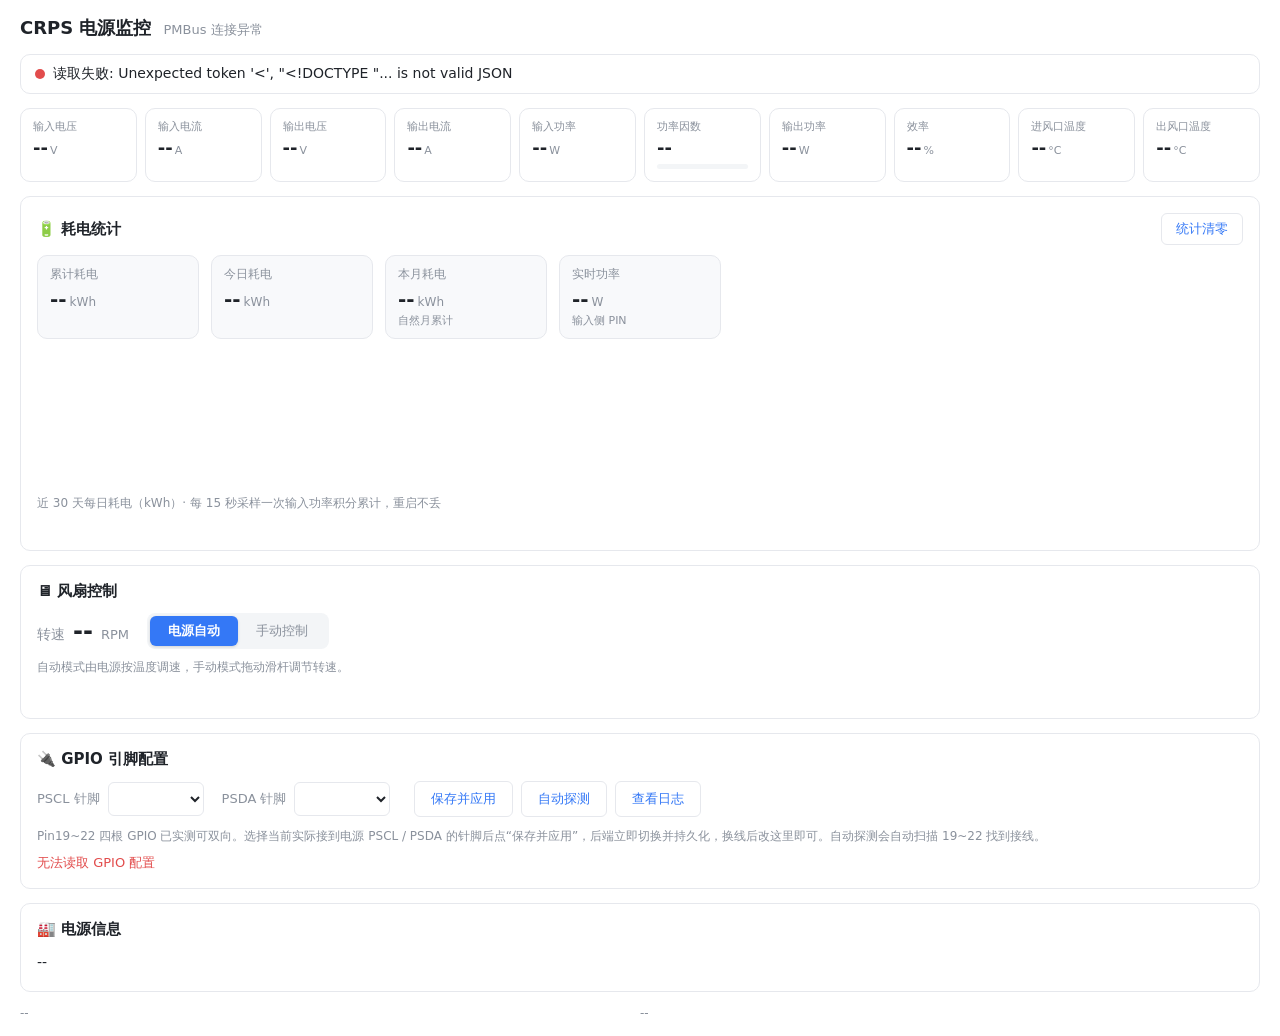
==== commit eaf19061: "style: CRPS 页标题去掉闪电 emoji Co-Authored-By: Claude Sonnet 4.6 noreply@anthropic.com" ====
--- a/app/ui/static/crps/index.html
+++ b/app/ui/static/crps/index.html
@@ -9,7 +9,7 @@
 <body>
 <div class="app">
   <header>
-    <h1>⚡ CRPS 电源监控</h1>
+    <h1>CRPS 电源监控</h1>
     <div class="sub" id="header-sub">PMBus 正在连接…</div>
   </header>
 
--- a/app/ui/static/crps/styles.css
+++ b/app/ui/static/crps/styles.css
@@ -117,6 +117,10 @@
 }
 .slider-row { display: flex; align-items: center; gap: 12px; margin-top: 12px; }
 .slider-row input[type=range] { flex: 1; accent-color: var(--primary); height: 32px; }
+@media (min-width: 641px) {
+  /* 桌面端滑条限宽, 不再拉满整行 */
+  .slider-row { max-width: 420px; }
+}
 .pct { font-size: 16px; font-weight: 600; min-width: 44px; text-align: right; }
 .fan-tip { font-size: 12px; color: var(--muted); margin-top: 10px; }
 .fan-msg { font-size: 13px; margin-top: 8px; min-height: 18px; }
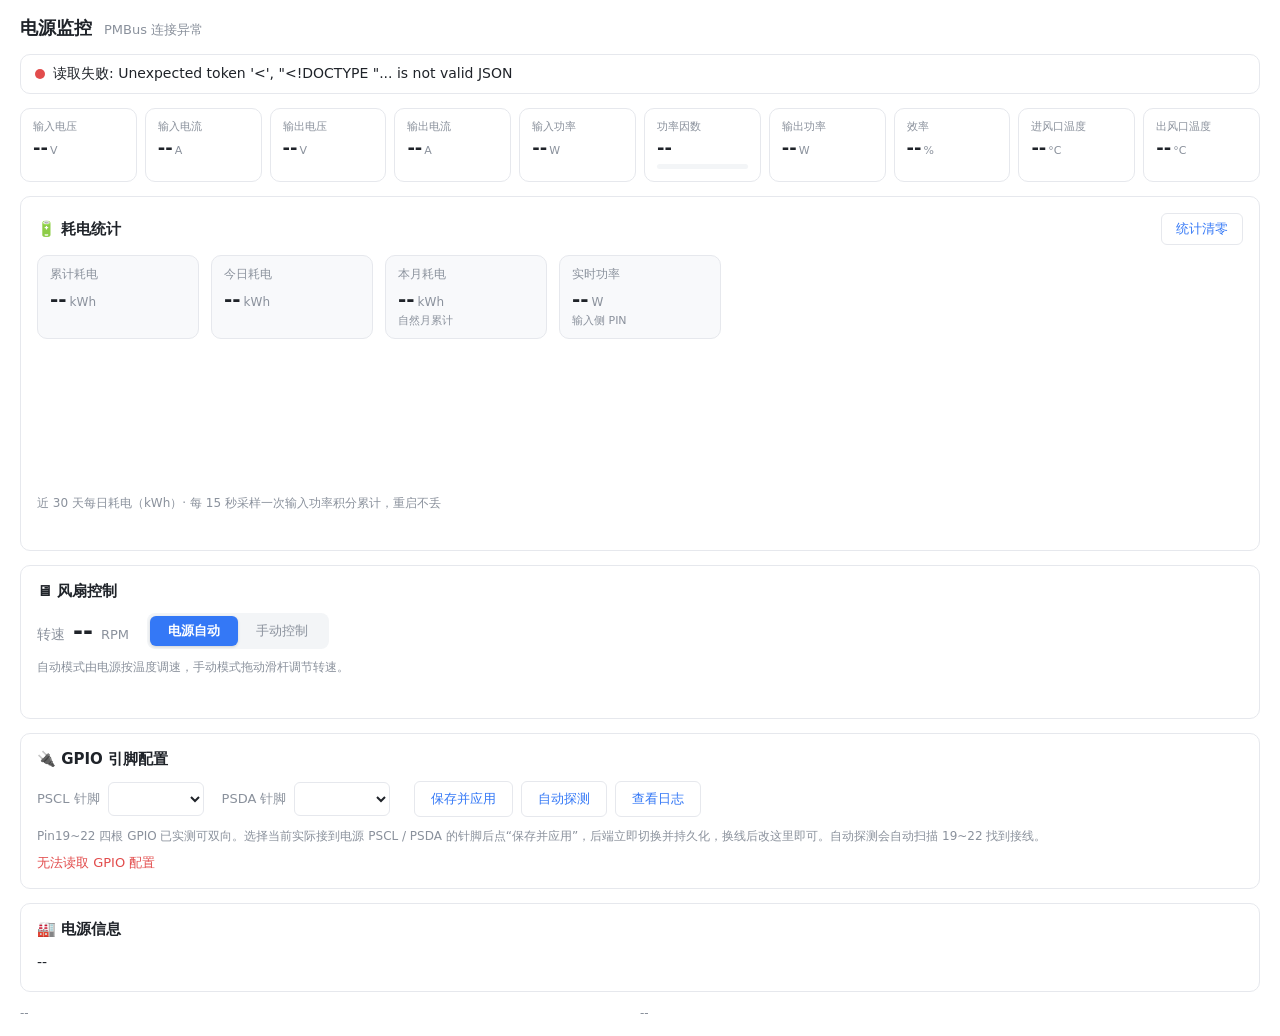
==== commit c1c9a8b9: "style: CRPS 页标题改为「电源监控」 Co-Authored-By: Claude Sonnet 4.6 noreply@anthropic.com" ====
--- a/app/ui/static/crps/index.html
+++ b/app/ui/static/crps/index.html
@@ -9,7 +9,7 @@
 <body>
 <div class="app">
   <header>
-    <h1>CRPS 电源监控</h1>
+    <h1>电源监控</h1>
     <div class="sub" id="header-sub">PMBus 正在连接…</div>
   </header>
 
